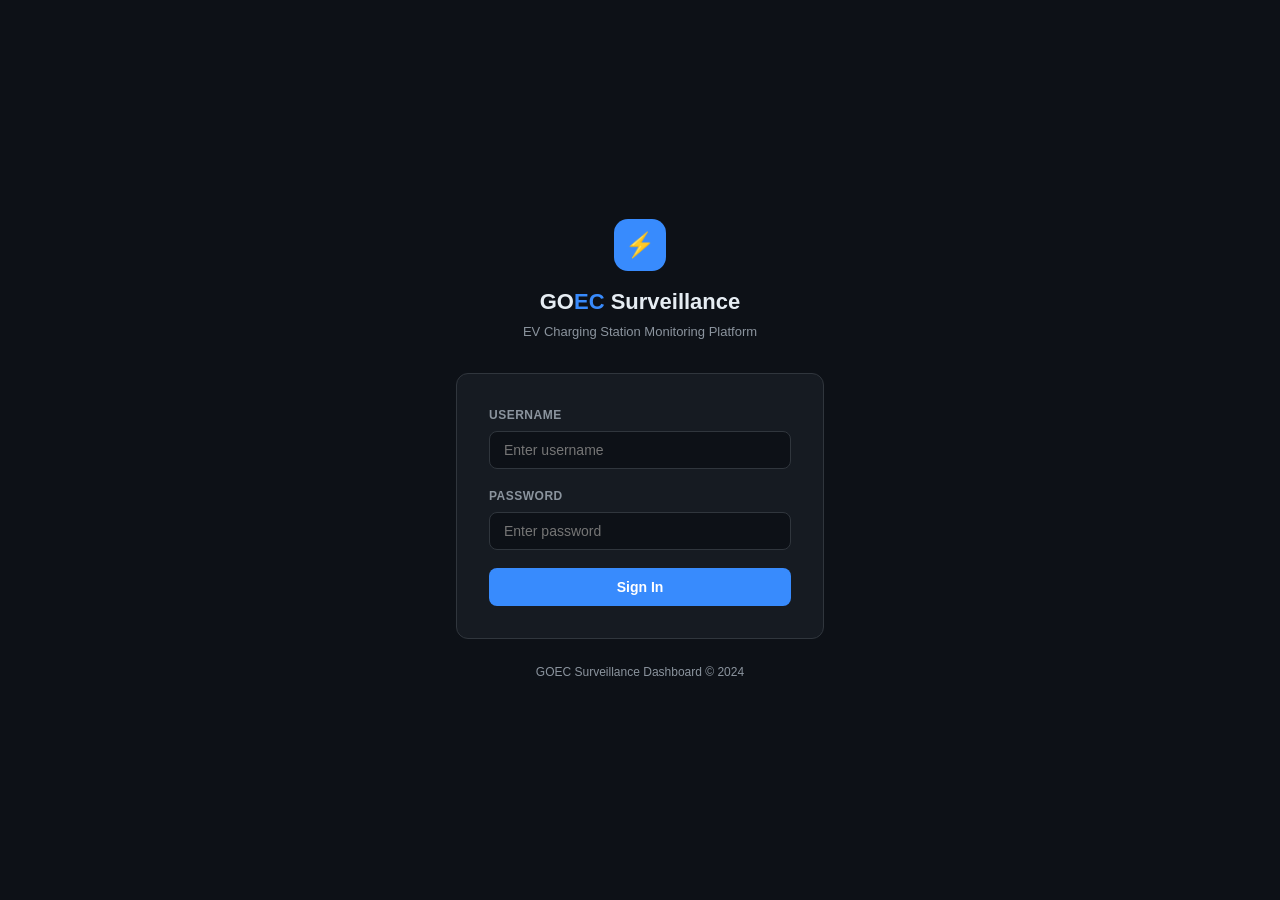
==== services/orchestration/dashboard/home.html @ 723a0473 "Add multi-page GOEC surveillance dashboard Production-grade static dashboard served via Nginx: - log" ====
<!DOCTYPE html>
<html lang="en">
<head>
  <meta charset="UTF-8"/>
  <meta name="viewport" content="width=device-width, initial-scale=1.0"/>
  <title>GOEC — Home</title>
  <link rel="stylesheet" href="shared.css"/>
  <style>
    /* Usecase summary grid */
    .uc-summary-grid {
      display: grid;
      grid-template-columns: repeat(auto-fill, minmax(260px, 1fr));
      gap: var(--gap);
      margin-bottom: 32px;
    }

    .uc-summary-card {
      background: var(--surface);
      border: 1px solid var(--border);
      border-radius: var(--radius-lg);
      padding: 24px;
      cursor: pointer;
      text-decoration: none;
      color: var(--text);
      display: flex;
      flex-direction: column;
      gap: 14px;
      transition: border-color 0.2s, box-shadow 0.2s, transform 0.15s;
      position: relative;
      overflow: hidden;
    }
    .uc-summary-card::before {
      content: '';
      position: absolute;
      top: 0; left: 0; right: 0;
      height: 3px;
      background: var(--card-accent, var(--info));
      opacity: 0;
      transition: opacity 0.2s;
    }
    .uc-summary-card:hover {
      border-color: var(--card-accent, var(--info));
      box-shadow: 0 4px 20px rgba(0,0,0,0.3);
      transform: translateY(-2px);
    }
    .uc-summary-card:hover::before { opacity: 1; }

    .uc-card-top {
      display: flex; align-items: flex-start; justify-content: space-between;
    }
    .uc-icon {
      width: 46px; height: 46px;
      background: var(--surface2);
      border-radius: 10px;
      display: flex; align-items: center; justify-content: center;
      font-size: 22px;
      border: 1px solid var(--border);
    }
    .uc-summary-card h3 { font-size: 15px; font-weight: 600; }
    .uc-alert-count {
      font-size: 32px;
      font-weight: 700;
      color: var(--card-accent, var(--info));
    }
    .uc-alert-label { font-size: 12px; color: var(--muted); }
    .uc-go {
      font-size: 12px;
      color: var(--muted);
      display: flex; align-items: center; gap: 4px;
      margin-top: auto;
    }

    /* Pipeline KPI strip */
    .kpi-strip { display: flex; gap: var(--gap); flex-wrap: wrap; margin-bottom: 28px; }

    /* Service status */
    #status-row { display: flex; gap: 8px; flex-wrap: wrap; margin-bottom: 28px; }
  </style>
</head>
<body>

<div id="toast-container"></div>
<div id="sidebar-slot"></div>

<div class="main-area" id="main-area">
  <div class="topbar">
    <div class="topbar-left">
      <h2 class="topbar-title">Home</h2>
    </div>
    <div class="topbar-right">
      <span class="topbar-refresh">Updated: <span id="last-refresh">—</span></span>
    </div>
  </div>

  <div class="page-content">

    <!-- Service status -->
    <div id="status-row">
      <div class="status-chip"><div class="dot" id="dot-orch"></div><span id="lbl-orch">Orchestration</span></div>
      <div class="status-chip"><div class="dot" id="dot-usecase"></div><span id="lbl-usecase">Usecase Service</span></div>
      <div class="status-chip"><div class="dot" id="dot-alert"></div><span id="lbl-alert">Alert Service</span></div>
      <div class="status-chip"><div class="dot" id="dot-cam"></div><span id="lbl-cam">Camera Detection</span></div>
      <div class="status-chip"><div class="dot" id="dot-worker"></div><span id="lbl-worker">Celery Workers</span></div>
    </div>

    <!-- Pipeline KPIs -->
    <div class="kpi-strip">
      <div class="kpi-chip">
        <div class="kpi-label">Pipeline</div>
        <div class="kpi-val" id="kpi-running">—</div>
        <div class="kpi-sub">camera_01</div>
      </div>
      <div class="kpi-chip">
        <div class="kpi-label">Iterations</div>
        <div class="kpi-val" id="kpi-iters">—</div>
        <div class="kpi-sub">total processed</div>
      </div>
      <div class="kpi-chip">
        <div class="kpi-label">Avg Latency</div>
        <div class="kpi-val" id="kpi-latency">—</div>
        <div class="kpi-sub">ms per cycle</div>
      </div>
      <div class="kpi-chip">
        <div class="kpi-label">Errors</div>
        <div class="kpi-val" id="kpi-errors">—</div>
        <div class="kpi-sub">pipeline errors</div>
      </div>
      <div class="kpi-chip">
        <div class="kpi-label">Total Alerts</div>
        <div class="kpi-val" id="kpi-total-alerts">—</div>
        <div class="kpi-sub">all usecases</div>
      </div>
    </div>

    <!-- Usecase Cards -->
    <p class="section-title">Usecase Monitoring</p>
    <div class="uc-summary-grid" id="uc-grid">
      <!-- Injected by JS -->
    </div>

    <!-- Analytics teaser -->
    <p class="section-title">Analytics</p>
    <div style="display:flex;gap:var(--gap);flex-wrap:wrap">
      <a href="analytics.html" class="uc-summary-card" style="--card-accent:#388bfd; max-width:320px">
        <div class="uc-card-top">
          <div class="uc-icon">📊</div>
          <span class="badge coming-soon">Coming Soon</span>
        </div>
        <div>
          <h3>Analytics Dashboard</h3>
          <p style="font-size:12px;color:var(--muted);margin-top:4px">
            Charging Pattern Analysis &amp; Loss Analysis
          </p>
        </div>
        <div class="uc-go">View Analytics →</div>
      </a>
    </div>

  </div>
</div>

<script src="app.js"></script>
<script>
  if (!Auth.requireAuth()) throw new Error('unauthenticated');

  injectSidebarHTML('home');
  initSidebar();

  const alertCounts = {};

  function buildGrid() {
    const grid = document.getElementById('uc-grid');
    grid.innerHTML = USECASES.map(uc => `
      <a href="${uc.page}" class="uc-summary-card" style="--card-accent:${uc.color}" id="uc-card-${uc.id}">
        <div class="uc-card-top">
          <div class="uc-icon">${uc.icon}</div>
          <span class="badge loading" id="badge-${uc.id}">Loading…</span>
        </div>
        <h3>${uc.label}</h3>
        <div>
          <div class="uc-alert-count" style="color:${uc.color}" id="count-${uc.id}">
            <div class="spinner sm"></div>
          </div>
          <div class="uc-alert-label">alerts recorded</div>
        </div>
        <div class="uc-go">View details →</div>
      </a>
    `).join('');
  }

  async function refresh() {
    const [pipeline, usecaseQ, ...alertResults] = await Promise.all([
      fetchJSON(`${CONFIG.orchestrationUrl}/pipeline/status/${CONFIG.cameraId}`),
      fetchJSON(`${CONFIG.usecaseUrl}/usecase/queue-status`),
      ...USECASES.map(uc =>
        fetchJSON(`${CONFIG.alertUrl}/alert/list?camera_id=${CONFIG.cameraId}&usecase_name=${uc.id}&limit=100`, { alerts: [] })
      ),
    ]);

    // Service dots
    if (pipeline === null) {
      setDot('dot-orch', 'red', 'Orchestration: Down');
    } else {
      setDot('dot-orch', pipeline.running ? 'green' : 'yellow',
        `Orchestration: ${pipeline.running ? 'Running' : 'Idle'}`);
    }
    if (usecaseQ === null) {
      setDot('dot-usecase', 'red', 'Usecase Service: Down');
      setDot('dot-worker',  'red', 'Workers: Unknown');
    } else {
      setDot('dot-usecase', 'green', 'Usecase Service: Up');
      setDot('dot-worker', (usecaseQ.active_workers ?? 0) > 0 ? 'green' : 'yellow',
        `Workers: ${usecaseQ.active_workers ?? 0} active`);
    }
    const alertUp = alertResults.some(r => r !== null);
    setDot('dot-alert', alertUp ? 'green' : 'red', alertUp ? 'Alert Service: Up' : 'Alert Service: Down');
    fetchJSON(`${CONFIG.cameraDetectionUrl}/detection/health`).then(h => {
      setDot('dot-cam', h ? 'green' : 'red', h ? 'Camera Detection: Up' : 'Camera Detection: Down');
    });

    // Pipeline KPIs
    if (pipeline) {
      document.getElementById('kpi-running').textContent  = pipeline.running ? '▶ Running' : '⏸ Idle';
      document.getElementById('kpi-iters').textContent    = pipeline.iterations ?? '—';
      document.getElementById('kpi-latency').textContent  = pipeline.avg_latency_ms != null ? `${pipeline.avg_latency_ms.toFixed(0)} ms` : '—';
      document.getElementById('kpi-errors').textContent   = pipeline.errors ?? '—';
    }

    // Usecase cards
    let totalAlerts = 0;
    USECASES.forEach((uc, i) => {
      const data   = alertResults[i];
      const alerts = (data && data.alerts) ? data.alerts : [];
      const count  = alerts.length;
      totalAlerts += count;

      document.getElementById(`count-${uc.id}`).textContent = count;
      const badge = document.getElementById(`badge-${uc.id}`);
      badge.textContent = count > 0 ? 'Active' : 'No Alerts';
      badge.className   = `badge ${count > 0 ? 'active' : 'inactive'}`;
    });

    document.getElementById('kpi-total-alerts').textContent = totalAlerts;
    setLastRefresh();
  }

  buildGrid();
  refresh();
  setInterval(refresh, CONFIG.refreshIntervalMs);
</script>
</body>
</html>
---- services/orchestration/dashboard/shared.css ----
/* ═══════════════════════════════════════════════════════════
   GOEC Surveillance Dashboard — Shared Stylesheet
   ═══════════════════════════════════════════════════════════ */

*, *::before, *::after { box-sizing: border-box; margin: 0; padding: 0; }

:root {
  --bg:          #0d1117;
  --surface:     #161b22;
  --surface2:    #1c2230;
  --border:      #30363d;
  --accent:      #238636;
  --accent-soft: #1f3d2b;
  --danger:      #da3633;
  --danger-soft: #2d1f1f;
  --warn:        #d29922;
  --warn-soft:   #2d2208;
  --info:        #388bfd;
  --info-soft:   #1f2d3d;
  --text:        #e6edf3;
  --muted:       #8b949e;
  --radius:      8px;
  --radius-lg:   12px;
  --gap:         16px;
  --sidebar-w:   230px;
  --sidebar-collapsed: 58px;
  --topbar-h:    56px;
  --transition:  0.2s ease;
}

html, body {
  background: var(--bg);
  color: var(--text);
  font-family: -apple-system, BlinkMacSystemFont, "Segoe UI", Roboto, "Helvetica Neue", sans-serif;
  font-size: 14px;
  line-height: 1.5;
  min-height: 100vh;
}

/* ── Scrollbar ── */
::-webkit-scrollbar { width: 5px; height: 5px; }
::-webkit-scrollbar-track { background: transparent; }
::-webkit-scrollbar-thumb { background: var(--border); border-radius: 3px; }

/* ══════════════════════════════════════════
   APP SHELL
══════════════════════════════════════════ */
.app-shell {
  display: flex;
  min-height: 100vh;
}

/* ── Sidebar ── */
.sidebar {
  width: var(--sidebar-w);
  min-height: 100vh;
  background: var(--surface);
  border-right: 1px solid var(--border);
  display: flex;
  flex-direction: column;
  position: fixed;
  top: 0; left: 0; bottom: 0;
  z-index: 50;
  transition: width var(--transition);
  overflow: hidden;
}
.sidebar.collapsed { width: var(--sidebar-collapsed); }

.sidebar-brand {
  display: flex;
  align-items: center;
  gap: 10px;
  padding: 0 16px;
  height: var(--topbar-h);
  border-bottom: 1px solid var(--border);
  flex-shrink: 0;
  overflow: hidden;
  white-space: nowrap;
}
.sidebar-brand .brand-icon {
  width: 28px; height: 28px;
  background: var(--info);
  border-radius: 6px;
  display: flex; align-items: center; justify-content: center;
  font-size: 14px;
  flex-shrink: 0;
}
.sidebar-brand .brand-text {
  font-size: 15px;
  font-weight: 700;
  letter-spacing: 0.5px;
  color: var(--text);
}
.sidebar-brand .brand-text span { color: var(--info); }

.sidebar-toggle {
  width: 28px; height: 28px;
  background: none;
  border: 1px solid var(--border);
  border-radius: 6px;
  color: var(--muted);
  cursor: pointer;
  display: flex; align-items: center; justify-content: center;
  margin-left: auto;
  flex-shrink: 0;
  font-size: 13px;
  transition: color var(--transition), background var(--transition);
}
.sidebar-toggle:hover { color: var(--text); background: var(--surface2); }

.sidebar-nav {
  flex: 1;
  padding: 8px 0;
  overflow-y: auto;
  overflow-x: hidden;
}

.nav-section-label {
  font-size: 10px;
  font-weight: 600;
  text-transform: uppercase;
  letter-spacing: 1px;
  color: var(--muted);
  padding: 12px 18px 4px;
  white-space: nowrap;
  overflow: hidden;
  transition: opacity var(--transition);
}
.sidebar.collapsed .nav-section-label { opacity: 0; }

.nav-item {
  display: flex;
  align-items: center;
  gap: 10px;
  padding: 9px 16px;
  color: var(--muted);
  text-decoration: none;
  font-size: 13px;
  font-weight: 500;
  border-radius: 6px;
  margin: 1px 8px;
  white-space: nowrap;
  overflow: hidden;
  transition: color var(--transition), background var(--transition);
  cursor: pointer;
  border: none;
  background: none;
  width: calc(100% - 16px);
  text-align: left;
}
.nav-item:hover { color: var(--text); background: rgba(255,255,255,0.05); }
.nav-item.active { color: var(--info); background: var(--info-soft); }
.nav-item.active .nav-icon { color: var(--info); }
.nav-item.danger:hover { color: var(--danger); background: var(--danger-soft); }

.nav-icon { font-size: 16px; flex-shrink: 0; width: 20px; text-align: center; }
.nav-label { transition: opacity var(--transition); }
.sidebar.collapsed .nav-label { opacity: 0; pointer-events: none; }

.sidebar-bottom {
  padding: 8px 0 12px;
  border-top: 1px solid var(--border);
}

/* ── Main area ── */
.main-area {
  margin-left: var(--sidebar-w);
  flex: 1;
  display: flex;
  flex-direction: column;
  min-height: 100vh;
  transition: margin-left var(--transition);
}
.main-area.sidebar-collapsed { margin-left: var(--sidebar-collapsed); }

/* ── Topbar ── */
.topbar {
  height: var(--topbar-h);
  background: var(--surface);
  border-bottom: 1px solid var(--border);
  display: flex;
  align-items: center;
  justify-content: space-between;
  padding: 0 24px;
  position: sticky;
  top: 0;
  z-index: 40;
}
.topbar-left { display: flex; align-items: center; gap: 12px; }
.topbar-title { font-size: 16px; font-weight: 600; }
.topbar-right { display: flex; align-items: center; gap: 12px; }
.topbar-refresh { font-size: 12px; color: var(--muted); }

/* ── Page content ── */
.page-content {
  padding: 24px;
  flex: 1;
}

/* ══════════════════════════════════════════
   BADGES
══════════════════════════════════════════ */
.badge {
  display: inline-flex; align-items: center; gap: 5px;
  font-size: 11px; font-weight: 600;
  padding: 3px 10px;
  border-radius: 20px;
  text-transform: uppercase;
  letter-spacing: 0.3px;
  white-space: nowrap;
}
.badge::before { content: ''; width: 6px; height: 6px; border-radius: 50%; flex-shrink: 0; }
.badge.active   { background: var(--accent-soft); color: #56d364; border: 1px solid var(--accent); }
.badge.active::before { background: #56d364; box-shadow: 0 0 5px #56d364; }
.badge.inactive { background: var(--danger-soft); color: #f85149; border: 1px solid var(--danger); }
.badge.inactive::before { background: #f85149; }
.badge.loading  { background: var(--info-soft);   color: #79c0ff; border: 1px solid var(--info); }
.badge.loading::before { background: #79c0ff; animation: pulse 1.2s infinite; }
.badge.error    { background: var(--danger-soft); color: #f85149; border: 1px solid var(--danger); }
.badge.coming-soon { background: var(--info-soft); color: #79c0ff; border: 1px solid var(--info); }
.badge.coming-soon::before { display: none; }

/* ══════════════════════════════════════════
   CARDS
══════════════════════════════════════════ */
.card {
  background: var(--surface);
  border: 1px solid var(--border);
  border-radius: var(--radius);
  overflow: hidden;
}
.card-header {
  display: flex; align-items: center; justify-content: space-between;
  padding: 14px 18px;
  border-bottom: 1px solid var(--border);
}
.card-header h3 { font-size: 14px; font-weight: 600; display: flex; align-items: center; gap: 8px; }
.card-body { padding: 18px; }
.card-footer {
  padding: 10px 18px;
  border-top: 1px solid var(--border);
  font-size: 12px;
  color: var(--muted);
  display: flex; align-items: center; justify-content: space-between;
}

/* ══════════════════════════════════════════
   SECTION TITLE
══════════════════════════════════════════ */
.section-title {
  font-size: 12px;
  font-weight: 600;
  text-transform: uppercase;
  letter-spacing: 1px;
  color: var(--muted);
  margin-bottom: 14px;
  padding-bottom: 8px;
  border-bottom: 1px solid var(--border);
}

/* ══════════════════════════════════════════
   STATUS DOTS
══════════════════════════════════════════ */
.dot {
  width: 8px; height: 8px;
  border-radius: 50%;
  background: var(--muted);
  flex-shrink: 0;
  display: inline-block;
}
.dot.green  { background: var(--accent); box-shadow: 0 0 6px var(--accent); }
.dot.red    { background: var(--danger); box-shadow: 0 0 6px var(--danger); }
.dot.yellow { background: var(--warn);   box-shadow: 0 0 6px var(--warn); }

.status-chip {
  display: inline-flex; align-items: center; gap: 7px;
  background: var(--surface);
  border: 1px solid var(--border);
  border-radius: 20px;
  padding: 5px 12px;
  font-size: 12px;
}

/* ══════════════════════════════════════════
   ALERT FEED
══════════════════════════════════════════ */
.alerts-list {
  overflow-y: auto;
}
.alert-item {
  padding: 10px 16px;
  border-bottom: 1px solid var(--border);
  display: flex;
  align-items: flex-start;
  gap: 10px;
  cursor: pointer;
  transition: background var(--transition);
}
.alert-item:hover { background: rgba(255,255,255,0.03); }
.alert-item:last-child { border-bottom: none; }
.alert-item.new-alert { animation: flash-in 0.5s ease; }
.alert-icon { font-size: 14px; flex-shrink: 0; margin-top: 1px; }
.alert-body { flex: 1; min-width: 0; }
.alert-type {
  font-weight: 600; font-size: 13px; color: var(--warn);
  white-space: nowrap; overflow: hidden; text-overflow: ellipsis;
}
.alert-meta { font-size: 11px; color: var(--muted); margin-top: 2px; }
.alert-ts   { font-size: 11px; color: var(--muted); flex-shrink: 0; margin-top: 2px; }
.no-alerts  { padding: 32px 16px; text-align: center; color: var(--muted); font-size: 13px; }
.no-alerts .no-alerts-icon { font-size: 28px; margin-bottom: 8px; }
.error-state { padding: 32px 16px; text-align: center; color: var(--danger); font-size: 13px; }

/* ══════════════════════════════════════════
   SPINNER
══════════════════════════════════════════ */
.spinner-wrap {
  display: flex;
  align-items: center;
  justify-content: center;
  padding: 32px;
}
.spinner {
  width: 24px; height: 24px;
  border: 2px solid var(--border);
  border-top-color: var(--info);
  border-radius: 50%;
  animation: spin 0.7s linear infinite;
}
.spinner.sm { width: 16px; height: 16px; }

/* ══════════════════════════════════════════
   TOAST
══════════════════════════════════════════ */
#toast-container {
  position: fixed;
  bottom: 24px; right: 24px;
  z-index: 999;
  display: flex;
  flex-direction: column;
  gap: 8px;
  pointer-events: none;
}
.toast {
  background: var(--surface2);
  border: 1px solid var(--border);
  border-radius: var(--radius);
  padding: 12px 16px;
  font-size: 13px;
  display: flex;
  align-items: flex-start;
  gap: 10px;
  min-width: 280px;
  max-width: 360px;
  pointer-events: all;
  animation: slide-in 0.25s ease;
  box-shadow: 0 4px 20px rgba(0,0,0,0.4);
}
.toast.warn  { border-left: 3px solid var(--warn); }
.toast.danger{ border-left: 3px solid var(--danger); }
.toast.info  { border-left: 3px solid var(--info); }
.toast.success { border-left: 3px solid var(--accent); }
.toast-icon  { font-size: 16px; flex-shrink: 0; }
.toast-body  { flex: 1; }
.toast-title { font-weight: 600; margin-bottom: 2px; }
.toast-msg   { color: var(--muted); font-size: 12px; }
.toast-close {
  background: none; border: none; color: var(--muted);
  cursor: pointer; font-size: 16px; line-height: 1; flex-shrink: 0;
}
.toast-close:hover { color: var(--text); }
.toast.fade-out { animation: fade-out 0.3s ease forwards; }

/* ══════════════════════════════════════════
   MODAL
══════════════════════════════════════════ */
.modal-overlay {
  display: none;
  position: fixed; inset: 0;
  background: rgba(0,0,0,0.7);
  z-index: 200;
  align-items: center;
  justify-content: center;
  padding: 16px;
}
.modal-overlay.open { display: flex; }
.modal {
  background: var(--surface);
  border: 1px solid var(--border);
  border-radius: var(--radius-lg);
  width: 600px;
  max-width: 100%;
  max-height: 90vh;
  overflow-y: auto;
  animation: modal-in 0.2s ease;
}
.modal-header {
  display: flex; justify-content: space-between; align-items: center;
  padding: 16px 20px;
  border-bottom: 1px solid var(--border);
  position: sticky; top: 0; background: var(--surface); z-index: 1;
}
.modal-header h3 { font-size: 15px; font-weight: 600; }
.modal-close {
  background: none; border: none; color: var(--muted);
  cursor: pointer; font-size: 22px; line-height: 1; padding: 0 4px;
}
.modal-close:hover { color: var(--text); }
.modal-body { padding: 20px; }
.modal-snapshot { width: 100%; border-radius: 8px; margin-bottom: 18px; display: none; }
.modal-field { margin-bottom: 14px; }
.modal-field label {
  display: block; font-size: 11px; font-weight: 600;
  color: var(--muted); text-transform: uppercase; margin-bottom: 5px; letter-spacing: 0.5px;
}
.modal-field .val { font-size: 13px; }
pre.extras {
  background: var(--bg); border: 1px solid var(--border);
  border-radius: 6px; padding: 12px; font-size: 11px;
  overflow-x: auto; white-space: pre-wrap; word-break: break-all;
  color: #79c0ff; font-family: "SFMono-Regular", Consolas, monospace;
}

/* ══════════════════════════════════════════
   FILTER BAR
══════════════════════════════════════════ */
.filter-bar {
  display: flex; align-items: center; gap: 8px; flex-wrap: wrap;
  padding: 10px 0 14px;
}
.filter-bar label { font-size: 12px; color: var(--muted); }
.filter-select, .filter-input {
  background: var(--surface2); border: 1px solid var(--border);
  color: var(--text); border-radius: 6px;
  padding: 6px 10px; font-size: 12px; outline: none;
  transition: border-color var(--transition);
}
.filter-select:focus, .filter-input:focus { border-color: var(--info); }
.filter-btn {
  background: var(--info-soft); border: 1px solid var(--info);
  color: var(--info); border-radius: 6px;
  padding: 6px 14px; font-size: 12px; font-weight: 600;
  cursor: pointer; transition: background var(--transition);
}
.filter-btn:hover { background: rgba(56,139,253,0.2); }

/* ══════════════════════════════════════════
   SNAPSHOT VIEWER
══════════════════════════════════════════ */
.live-frame-box {
  background: #000;
  border-radius: var(--radius);
  overflow: hidden;
  position: relative;
  aspect-ratio: 16/9;
  display: flex; align-items: center; justify-content: center;
}
.live-frame-box img {
  width: 100%; height: 100%; object-fit: contain; display: block;
}
.live-frame-box .frame-empty {
  color: var(--muted); font-size: 13px; text-align: center; padding: 16px;
}
.live-frame-box .frame-empty .frame-icon { font-size: 36px; margin-bottom: 8px; }
.frame-label {
  position: absolute; bottom: 8px; left: 0; right: 0;
  text-align: center; font-size: 11px; color: rgba(255,255,255,0.5);
}

/* ══════════════════════════════════════════
   KPI CHIPS
══════════════════════════════════════════ */
.kpi-strip {
  display: flex; gap: var(--gap); flex-wrap: wrap; margin-bottom: 24px;
}
.kpi-chip {
  background: var(--surface); border: 1px solid var(--border);
  border-radius: var(--radius); padding: 14px 20px; min-width: 150px; flex: 1;
}
.kpi-chip .kpi-label { font-size: 11px; color: var(--muted); margin-bottom: 6px; font-weight: 500; }
.kpi-chip .kpi-val { font-size: 22px; font-weight: 700; }
.kpi-chip .kpi-sub { font-size: 11px; color: var(--muted); margin-top: 2px; }

/* ══════════════════════════════════════════
   PAGE HEADER
══════════════════════════════════════════ */
.page-header {
  display: flex; align-items: center; justify-content: space-between;
  margin-bottom: 24px; flex-wrap: wrap; gap: 12px;
}
.page-header-left { display: flex; align-items: center; gap: 14px; }
.page-icon { font-size: 28px; }
.page-header h2 { font-size: 20px; font-weight: 700; }
.page-header .page-sub { font-size: 13px; color: var(--muted); margin-top: 2px; }

/* ══════════════════════════════════════════
   GRID LAYOUTS
══════════════════════════════════════════ */
.grid-2 { display: grid; grid-template-columns: 1fr 1fr; gap: var(--gap); }
.grid-3 { display: grid; grid-template-columns: repeat(3, 1fr); gap: var(--gap); }
.grid-auto { display: grid; grid-template-columns: repeat(auto-fill, minmax(280px, 1fr)); gap: var(--gap); }

/* ══════════════════════════════════════════
   ANIMATIONS
══════════════════════════════════════════ */
@keyframes spin      { to { transform: rotate(360deg); } }
@keyframes pulse     { 0%,100%{ opacity:1; } 50%{ opacity:0.4; } }
@keyframes flash-in  { from { background: rgba(210,153,34,0.15); } to { background: transparent; } }
@keyframes slide-in  { from { transform: translateX(40px); opacity: 0; } to { transform: none; opacity: 1; } }
@keyframes fade-out  { to { opacity: 0; transform: translateX(20px); } }
@keyframes modal-in  { from { opacity: 0; transform: scale(0.96); } to { opacity: 1; transform: none; } }

/* ══════════════════════════════════════════
   RESPONSIVE
══════════════════════════════════════════ */
@media (max-width: 900px) {
  .grid-2, .grid-3 { grid-template-columns: 1fr; }
  .sidebar { width: var(--sidebar-collapsed); }
  .sidebar .nav-label, .sidebar .nav-section-label, .sidebar .brand-text { opacity: 0; pointer-events: none; }
  .main-area { margin-left: var(--sidebar-collapsed); }
}
@media (max-width: 600px) {
  .page-content { padding: 14px; }
  .kpi-strip { gap: 8px; }
  .kpi-chip { min-width: 120px; padding: 12px; }
}
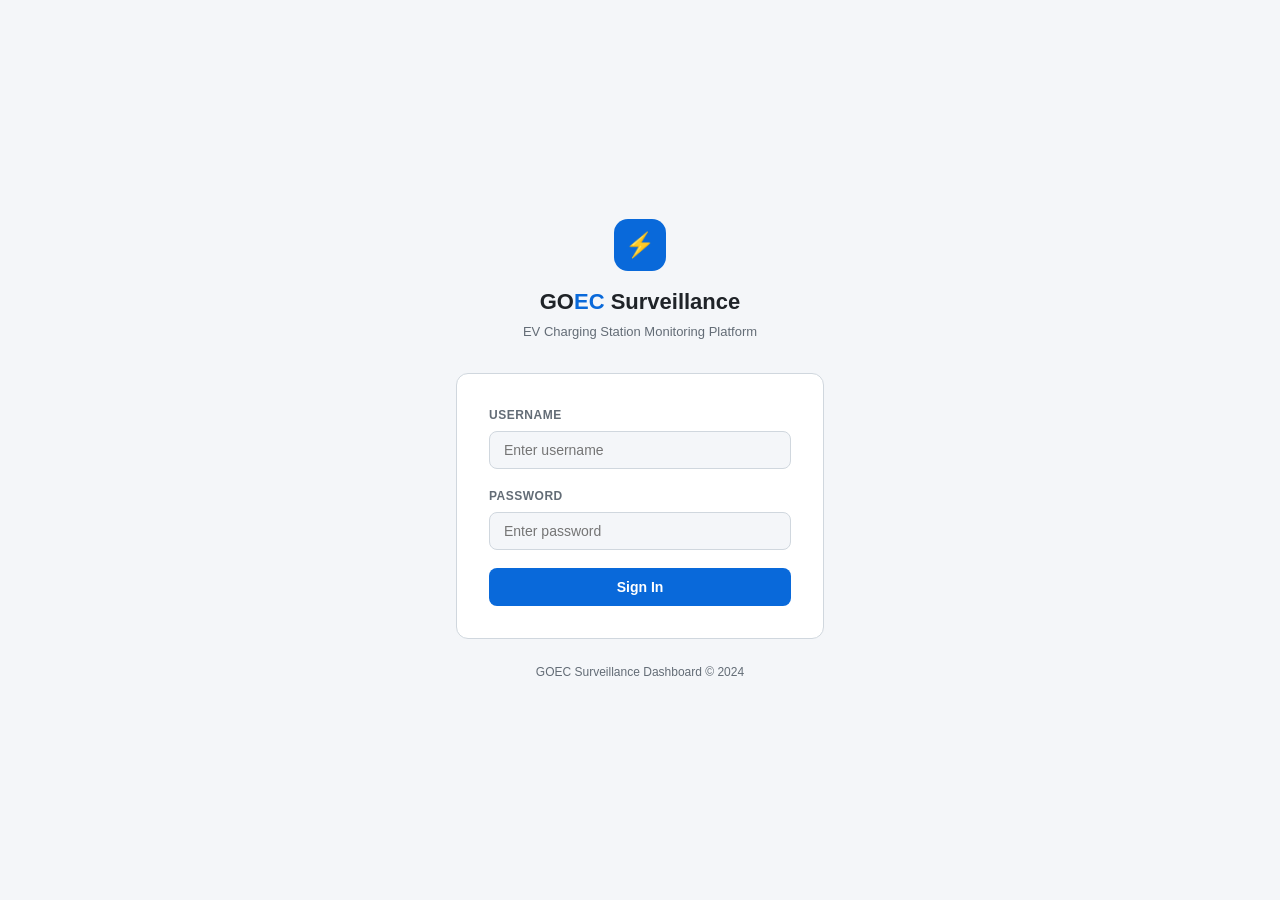
==== commit f63254e7: "feat: rewrite dashboard home page and apply light theme - Rewrote home.html: shows Parking Violation" ====
--- a/services/orchestration/dashboard/home.html
+++ b/services/orchestration/dashboard/home.html
@@ -3,248 +3,317 @@
 <head>
   <meta charset="UTF-8"/>
   <meta name="viewport" content="width=device-width, initial-scale=1.0"/>
-  <title>GOEC — Home</title>
+  <title>GOEC — Dashboard</title>
   <link rel="stylesheet" href="shared.css"/>
   <style>
-    /* Usecase summary grid */
-    .uc-summary-grid {
-      display: grid;
-      grid-template-columns: repeat(auto-fill, minmax(260px, 1fr));
-      gap: var(--gap);
-      margin-bottom: 32px;
-    }
-
-    .uc-summary-card {
-      background: var(--surface);
-      border: 1px solid var(--border);
-      border-radius: var(--radius-lg);
-      padding: 24px;
-      cursor: pointer;
-      text-decoration: none;
-      color: var(--text);
+    .section-header {
+      display: flex;
+      align-items: center;
+      justify-content: space-between;
+      margin-bottom: 14px;
+    }
+    .section-title {
+      font-size: 15px;
+      font-weight: 600;
+      display: flex;
+      align-items: center;
+      gap: 8px;
+    }
+    .alert-list {
       display: flex;
       flex-direction: column;
-      gap: 14px;
-      transition: border-color 0.2s, box-shadow 0.2s, transform 0.15s;
-      position: relative;
-      overflow: hidden;
-    }
-    .uc-summary-card::before {
-      content: '';
-      position: absolute;
-      top: 0; left: 0; right: 0;
-      height: 3px;
-      background: var(--card-accent, var(--info));
-      opacity: 0;
-      transition: opacity 0.2s;
-    }
-    .uc-summary-card:hover {
-      border-color: var(--card-accent, var(--info));
-      box-shadow: 0 4px 20px rgba(0,0,0,0.3);
-      transform: translateY(-2px);
-    }
-    .uc-summary-card:hover::before { opacity: 1; }
-
-    .uc-card-top {
-      display: flex; align-items: flex-start; justify-content: space-between;
-    }
-    .uc-icon {
-      width: 46px; height: 46px;
+      gap: 8px;
+      max-height: 280px;
+      overflow-y: auto;
+    }
+    .alert-row {
+      display: flex;
+      align-items: flex-start;
+      gap: 12px;
+      padding: 10px 12px;
       background: var(--surface2);
+      border-radius: 6px;
+      font-size: 13px;
+    }
+    .alert-row:hover { background: rgba(0,0,0,0.05); }
+    .alert-time {
+      color: var(--muted);
+      white-space: nowrap;
+      min-width: 72px;
+      font-size: 12px;
+      padding-top: 1px;
+    }
+    .alert-msg { flex: 1; color: var(--text); }
+    .alert-type {
+      font-size: 11px;
+      padding: 2px 8px;
       border-radius: 10px;
-      display: flex; align-items: center; justify-content: center;
-      font-size: 22px;
+      white-space: nowrap;
+    }
+    .empty-state {
+      text-align: center;
+      padding: 28px 16px;
+      color: var(--muted);
+      font-size: 13px;
+    }
+
+    /* Session table */
+    .table-wrap {
+      overflow-x: auto;
+    }
+    table.session-table {
+      width: 100%;
+      border-collapse: collapse;
+      font-size: 13px;
+    }
+    table.session-table th {
+      text-align: left;
+      padding: 9px 12px;
+      background: var(--surface2);
+      border-bottom: 1px solid var(--border);
+      font-weight: 600;
+      color: var(--muted);
+      white-space: nowrap;
+    }
+    table.session-table td {
+      padding: 9px 12px;
+      border-bottom: 1px solid var(--border);
+      color: var(--text);
+      white-space: nowrap;
+    }
+    table.session-table tr:last-child td { border-bottom: none; }
+    table.session-table tr:hover td { background: rgba(0,0,0,0.03); }
+    .td-muted { color: var(--muted); }
+
+    .count-pill {
+      font-size: 12px;
+      background: var(--surface2);
       border: 1px solid var(--border);
-    }
-    .uc-summary-card h3 { font-size: 15px; font-weight: 600; }
-    .uc-alert-count {
-      font-size: 32px;
-      font-weight: 700;
-      color: var(--card-accent, var(--info));
-    }
-    .uc-alert-label { font-size: 12px; color: var(--muted); }
-    .uc-go {
-      font-size: 12px;
+      border-radius: 10px;
+      padding: 2px 9px;
       color: var(--muted);
-      display: flex; align-items: center; gap: 4px;
-      margin-top: auto;
-    }
-
-    /* Pipeline KPI strip */
-    .kpi-strip { display: flex; gap: var(--gap); flex-wrap: wrap; margin-bottom: 28px; }
-
-    /* Service status */
-    #status-row { display: flex; gap: 8px; flex-wrap: wrap; margin-bottom: 28px; }
+    }
   </style>
 </head>
 <body>
 
-<div id="toast-container"></div>
-<div id="sidebar-slot"></div>
-
-<div class="main-area" id="main-area">
-  <div class="topbar">
-    <div class="topbar-left">
-      <h2 class="topbar-title">Home</h2>
+<div class="app-shell">
+  <div id="sidebar-slot"></div>
+
+  <div class="main-area" id="main-area">
+
+    <div class="topbar">
+      <div class="topbar-left">
+        <h2 class="topbar-title">Dashboard</h2>
+      </div>
+      <div class="topbar-right">
+        <span id="monitoring-badge" class="badge loading">Checking…</span>
+        <span class="topbar-refresh" style="margin-left:14px">Updated: <span id="last-refresh">—</span></span>
+      </div>
     </div>
-    <div class="topbar-right">
-      <span class="topbar-refresh">Updated: <span id="last-refresh">—</span></span>
-    </div>
-  </div>
-
-  <div class="page-content">
-
-    <!-- Service status -->
-    <div id="status-row">
-      <div class="status-chip"><div class="dot" id="dot-orch"></div><span id="lbl-orch">Orchestration</span></div>
-      <div class="status-chip"><div class="dot" id="dot-usecase"></div><span id="lbl-usecase">Usecase Service</span></div>
-      <div class="status-chip"><div class="dot" id="dot-alert"></div><span id="lbl-alert">Alert Service</span></div>
-      <div class="status-chip"><div class="dot" id="dot-cam"></div><span id="lbl-cam">Camera Detection</span></div>
-      <div class="status-chip"><div class="dot" id="dot-worker"></div><span id="lbl-worker">Celery Workers</span></div>
-    </div>
-
-    <!-- Pipeline KPIs -->
-    <div class="kpi-strip">
-      <div class="kpi-chip">
-        <div class="kpi-label">Pipeline</div>
-        <div class="kpi-val" id="kpi-running">—</div>
-        <div class="kpi-sub">camera_01</div>
-      </div>
-      <div class="kpi-chip">
-        <div class="kpi-label">Iterations</div>
-        <div class="kpi-val" id="kpi-iters">—</div>
-        <div class="kpi-sub">total processed</div>
-      </div>
-      <div class="kpi-chip">
-        <div class="kpi-label">Avg Latency</div>
-        <div class="kpi-val" id="kpi-latency">—</div>
-        <div class="kpi-sub">ms per cycle</div>
-      </div>
-      <div class="kpi-chip">
-        <div class="kpi-label">Errors</div>
-        <div class="kpi-val" id="kpi-errors">—</div>
-        <div class="kpi-sub">pipeline errors</div>
-      </div>
-      <div class="kpi-chip">
-        <div class="kpi-label">Total Alerts</div>
-        <div class="kpi-val" id="kpi-total-alerts">—</div>
-        <div class="kpi-sub">all usecases</div>
-      </div>
-    </div>
-
-    <!-- Usecase Cards -->
-    <p class="section-title">Usecase Monitoring</p>
-    <div class="uc-summary-grid" id="uc-grid">
-      <!-- Injected by JS -->
-    </div>
-
-    <!-- Analytics teaser -->
-    <p class="section-title">Analytics</p>
-    <div style="display:flex;gap:var(--gap);flex-wrap:wrap">
-      <a href="analytics.html" class="uc-summary-card" style="--card-accent:#388bfd; max-width:320px">
-        <div class="uc-card-top">
-          <div class="uc-icon">📊</div>
-          <span class="badge coming-soon">Coming Soon</span>
+
+    <div class="page-content">
+
+      <!-- ── Row: Compliance + Safety side by side ── -->
+      <div style="display:grid;grid-template-columns:1fr 1fr;gap:20px;margin-bottom:20px">
+
+        <!-- Parking Compliance -->
+        <div class="card">
+          <div class="card-body">
+            <div class="section-header">
+              <div class="section-title">
+                <span>🚫</span> Parking Violations
+                <span class="count-pill" id="compliance-count">—</span>
+              </div>
+            </div>
+            <div class="alert-list" id="compliance-list">
+              <div class="empty-state">Loading…</div>
+            </div>
+          </div>
         </div>
-        <div>
-          <h3>Analytics Dashboard</h3>
-          <p style="font-size:12px;color:var(--muted);margin-top:4px">
-            Charging Pattern Analysis &amp; Loss Analysis
-          </p>
+
+        <!-- Safety Monitoring -->
+        <div class="card">
+          <div class="card-body">
+            <div class="section-header">
+              <div class="section-title">
+                <span>🔥</span> Safety Alerts
+                <span class="count-pill" id="safety-count">—</span>
+              </div>
+            </div>
+            <div class="alert-list" id="safety-list">
+              <div class="empty-state">Loading…</div>
+            </div>
+          </div>
         </div>
-        <div class="uc-go">View Analytics →</div>
-      </a>
-    </div>
-
+
+      </div>
+
+      <!-- ── Charging Sessions Table ── -->
+      <div class="card">
+        <div class="card-body">
+          <div class="section-header">
+            <div class="section-title">
+              <span>⚡</span> Charging Sessions
+              <span class="count-pill" id="sessions-count">—</span>
+            </div>
+          </div>
+          <div class="table-wrap">
+            <table class="session-table">
+              <thead>
+                <tr>
+                  <th>Gun #</th>
+                  <th>Car Number</th>
+                  <th>Car Model</th>
+                  <th>In Time</th>
+                  <th>Plug In Time</th>
+                  <th>Plug Out Time</th>
+                  <th>Car Out Time</th>
+                  <th>Status</th>
+                </tr>
+              </thead>
+              <tbody id="sessions-tbody">
+                <tr><td colspan="8" class="empty-state">Loading…</td></tr>
+              </tbody>
+            </table>
+          </div>
+        </div>
+      </div>
+
+    </div><!-- /page-content -->
   </div>
 </div>
 
+<div id="toast-container"></div>
+
 <script src="app.js"></script>
 <script>
-  if (!Auth.requireAuth()) throw new Error('unauthenticated');
-
+  Auth.requireAuth();
   injectSidebarHTML('home');
   initSidebar();
 
-  const alertCounts = {};
-
-  function buildGrid() {
-    const grid = document.getElementById('uc-grid');
-    grid.innerHTML = USECASES.map(uc => `
-      <a href="${uc.page}" class="uc-summary-card" style="--card-accent:${uc.color}" id="uc-card-${uc.id}">
-        <div class="uc-card-top">
-          <div class="uc-icon">${uc.icon}</div>
-          <span class="badge loading" id="badge-${uc.id}">Loading…</span>
-        </div>
-        <h3>${uc.label}</h3>
-        <div>
-          <div class="uc-alert-count" style="color:${uc.color}" id="count-${uc.id}">
-            <div class="spinner sm"></div>
-          </div>
-          <div class="uc-alert-label">alerts recorded</div>
-        </div>
-        <div class="uc-go">View details →</div>
-      </a>
+  /* ── Render helpers ── */
+  function renderComplianceList(violations) {
+    const el = document.getElementById('compliance-list');
+    document.getElementById('compliance-count').textContent = violations.length;
+    if (!violations.length) {
+      el.innerHTML = '<div class="empty-state">No violations today</div>';
+      return;
+    }
+    el.innerHTML = violations.map(v => `
+      <div class="alert-row">
+        <span class="alert-time">${fmtTs(v.timestamp)}</span>
+        <span class="alert-msg">${escHtml(v.message || v.alert_type || 'Violation')}</span>
+        <span class="alert-type" style="background:var(--warn-soft);color:var(--warn)">${escHtml(v.alert_type || '—')}</span>
+      </div>
     `).join('');
   }
 
+  function renderSafetyList(alerts) {
+    const el = document.getElementById('safety-list');
+    document.getElementById('safety-count').textContent = alerts.length;
+    if (!alerts.length) {
+      el.innerHTML = '<div class="empty-state">No safety alerts today</div>';
+      return;
+    }
+    el.innerHTML = alerts.map(a => `
+      <div class="alert-row">
+        <span class="alert-time">${fmtTs(a.timestamp)}</span>
+        <span class="alert-msg">${escHtml(a.message || a.alert_type || 'Alert')}</span>
+        <span class="alert-type" style="background:var(--danger-soft);color:var(--danger)">${escHtml(a.alert_type || '—')}</span>
+      </div>
+    `).join('');
+  }
+
+  function statusBadge(status) {
+    if (!status) return '<span class="td-muted">—</span>';
+    const map = {
+      active:     ['var(--accent-soft)',  'var(--accent)',  'Active'],
+      charging:   ['var(--info-soft)',    'var(--info)',    'Charging'],
+      completed:  ['var(--surface2)',     'var(--muted)',   'Completed'],
+    };
+    const [bg, fg, label] = map[status] || ['var(--surface2)', 'var(--muted)', status];
+    return `<span class="alert-type" style="background:${bg};color:${fg}">${escHtml(label)}</span>`;
+  }
+
+  function cell(val) {
+    return val ? escHtml(String(val)) : '<span class="td-muted">—</span>';
+  }
+
+  function renderSessionsTable(sessions) {
+    const tbody = document.getElementById('sessions-tbody');
+    document.getElementById('sessions-count').textContent = sessions.length;
+    if (!sessions.length) {
+      tbody.innerHTML = '<tr><td colspan="8" class="empty-state">No sessions found</td></tr>';
+      return;
+    }
+    tbody.innerHTML = sessions.map(s => `
+      <tr>
+        <td>${cell(s.gun_number)}</td>
+        <td>${cell(s.car_number)}</td>
+        <td>${cell(s.car_model)}</td>
+        <td>${s.in_time  ? fmtTsFull(s.in_time)       : '<span class="td-muted">—</span>'}</td>
+        <td>${s.plug_time     ? fmtTsFull(s.plug_time)     : '<span class="td-muted">—</span>'}</td>
+        <td>${s.plug_out_time ? fmtTsFull(s.plug_out_time) : '<span class="td-muted">—</span>'}</td>
+        <td>${s.out_time ? fmtTsFull(s.out_time)      : '<span class="td-muted">—</span>'}</td>
+        <td>${statusBadge(s.session_status || s.status)}</td>
+      </tr>
+    `).join('');
+  }
+
+  /* ── Main refresh ── */
   async function refresh() {
-    const [pipeline, usecaseQ, ...alertResults] = await Promise.all([
-      fetchJSON(`${CONFIG.orchestrationUrl}/pipeline/status/${CONFIG.cameraId}`),
-      fetchJSON(`${CONFIG.usecaseUrl}/usecase/queue-status`),
-      ...USECASES.map(uc =>
-        fetchJSON(`${CONFIG.alertUrl}/alert/list?camera_id=${CONFIG.cameraId}&usecase_name=${uc.id}&limit=100`, { alerts: [] })
-      ),
+    const cam = CONFIG.cameraId;
+    const base = CONFIG.orchestrationUrl;
+
+    const [pipeline, complianceData, safetyData, sessionsData] = await Promise.all([
+      fetchJSON(`${base}/pipeline/status/${cam}`),
+      fetchJSON(`${base}/dashboard/parking-compliance?camera_id=${cam}&limit=100`, null),
+      fetchJSON(`${base}/dashboard/safety-monitoring?camera_id=${cam}&limit=100`, null),
+      fetchJSON(`${base}/dashboard/sessions?camera_id=${cam}&limit=200`, null),
     ]);
 
-    // Service dots
-    if (pipeline === null) {
-      setDot('dot-orch', 'red', 'Orchestration: Down');
+    /* Monitoring badge */
+    const badge = document.getElementById('monitoring-badge');
+    if (!pipeline) {
+      badge.textContent = 'Offline';  badge.className = 'badge inactive';
+    } else if (pipeline.running) {
+      badge.textContent = 'Monitoring'; badge.className = 'badge active';
     } else {
-      setDot('dot-orch', pipeline.running ? 'green' : 'yellow',
-        `Orchestration: ${pipeline.running ? 'Running' : 'Idle'}`);
-    }
-    if (usecaseQ === null) {
-      setDot('dot-usecase', 'red', 'Usecase Service: Down');
-      setDot('dot-worker',  'red', 'Workers: Unknown');
+      badge.textContent = 'Not Running'; badge.className = 'badge inactive';
+    }
+
+    /* Parking compliance */
+    if (complianceData === null) {
+      document.getElementById('compliance-list').innerHTML = '<div class="empty-state">Unable to load</div>';
+      document.getElementById('compliance-count').textContent = '—';
     } else {
-      setDot('dot-usecase', 'green', 'Usecase Service: Up');
-      setDot('dot-worker', (usecaseQ.active_workers ?? 0) > 0 ? 'green' : 'yellow',
-        `Workers: ${usecaseQ.active_workers ?? 0} active`);
-    }
-    const alertUp = alertResults.some(r => r !== null);
-    setDot('dot-alert', alertUp ? 'green' : 'red', alertUp ? 'Alert Service: Up' : 'Alert Service: Down');
-    fetchJSON(`${CONFIG.cameraDetectionUrl}/detection/health`).then(h => {
-      setDot('dot-cam', h ? 'green' : 'red', h ? 'Camera Detection: Up' : 'Camera Detection: Down');
-    });
-
-    // Pipeline KPIs
-    if (pipeline) {
-      document.getElementById('kpi-running').textContent  = pipeline.running ? '▶ Running' : '⏸ Idle';
-      document.getElementById('kpi-iters').textContent    = pipeline.iterations ?? '—';
-      document.getElementById('kpi-latency').textContent  = pipeline.avg_latency_ms != null ? `${pipeline.avg_latency_ms.toFixed(0)} ms` : '—';
-      document.getElementById('kpi-errors').textContent   = pipeline.errors ?? '—';
-    }
-
-    // Usecase cards
-    let totalAlerts = 0;
-    USECASES.forEach((uc, i) => {
-      const data   = alertResults[i];
-      const alerts = (data && data.alerts) ? data.alerts : [];
-      const count  = alerts.length;
-      totalAlerts += count;
-
-      document.getElementById(`count-${uc.id}`).textContent = count;
-      const badge = document.getElementById(`badge-${uc.id}`);
-      badge.textContent = count > 0 ? 'Active' : 'No Alerts';
-      badge.className   = `badge ${count > 0 ? 'active' : 'inactive'}`;
-    });
-
-    document.getElementById('kpi-total-alerts').textContent = totalAlerts;
+      const violations = complianceData.violations || [];
+      renderComplianceList(violations);
+    }
+
+    /* Safety monitoring */
+    if (safetyData === null) {
+      document.getElementById('safety-list').innerHTML = '<div class="empty-state">Unable to load</div>';
+      document.getElementById('safety-count').textContent = '—';
+    } else {
+      const alerts = safetyData.safety_alerts || [];
+      renderSafetyList(alerts);
+    }
+
+    /* Charging sessions */
+    if (sessionsData === null) {
+      document.getElementById('sessions-tbody').innerHTML =
+        '<tr><td colspan="8" class="empty-state">Unable to load</td></tr>';
+      document.getElementById('sessions-count').textContent = '—';
+    } else {
+      const sessions = sessionsData.sessions || sessionsData || [];
+      renderSessionsTable(Array.isArray(sessions) ? sessions : []);
+    }
+
     setLastRefresh();
   }
 
-  buildGrid();
   refresh();
   setInterval(refresh, CONFIG.refreshIntervalMs);
 </script>
--- a/services/orchestration/dashboard/shared.css
+++ b/services/orchestration/dashboard/shared.css
@@ -5,20 +5,20 @@
 *, *::before, *::after { box-sizing: border-box; margin: 0; padding: 0; }
 
 :root {
-  --bg:          #0d1117;
-  --surface:     #161b22;
-  --surface2:    #1c2230;
-  --border:      #30363d;
-  --accent:      #238636;
-  --accent-soft: #1f3d2b;
-  --danger:      #da3633;
-  --danger-soft: #2d1f1f;
-  --warn:        #d29922;
-  --warn-soft:   #2d2208;
-  --info:        #388bfd;
-  --info-soft:   #1f2d3d;
-  --text:        #e6edf3;
-  --muted:       #8b949e;
+  --bg:          #f4f6f9;
+  --surface:     #ffffff;
+  --surface2:    #eef1f5;
+  --border:      #d0d7de;
+  --accent:      #1a7f37;
+  --accent-soft: #d4f0dc;
+  --danger:      #cf222e;
+  --danger-soft: #fce8e8;
+  --warn:        #9a6700;
+  --warn-soft:   #fff8e1;
+  --info:        #0969da;
+  --info-soft:   #dbeafe;
+  --text:        #1f2328;
+  --muted:       #636c76;
   --radius:      8px;
   --radius-lg:   12px;
   --gap:         16px;
@@ -148,7 +148,7 @@
   width: calc(100% - 16px);
   text-align: left;
 }
-.nav-item:hover { color: var(--text); background: rgba(255,255,255,0.05); }
+.nav-item:hover { color: var(--text); background: rgba(0,0,0,0.05); }
 .nav-item.active { color: var(--info); background: var(--info-soft); }
 .nav-item.active .nav-icon { color: var(--info); }
 .nav-item.danger:hover { color: var(--danger); background: var(--danger-soft); }
@@ -210,14 +210,14 @@
   white-space: nowrap;
 }
 .badge::before { content: ''; width: 6px; height: 6px; border-radius: 50%; flex-shrink: 0; }
-.badge.active   { background: var(--accent-soft); color: #56d364; border: 1px solid var(--accent); }
-.badge.active::before { background: #56d364; box-shadow: 0 0 5px #56d364; }
-.badge.inactive { background: var(--danger-soft); color: #f85149; border: 1px solid var(--danger); }
-.badge.inactive::before { background: #f85149; }
-.badge.loading  { background: var(--info-soft);   color: #79c0ff; border: 1px solid var(--info); }
-.badge.loading::before { background: #79c0ff; animation: pulse 1.2s infinite; }
-.badge.error    { background: var(--danger-soft); color: #f85149; border: 1px solid var(--danger); }
-.badge.coming-soon { background: var(--info-soft); color: #79c0ff; border: 1px solid var(--info); }
+.badge.active   { background: var(--accent-soft); color: var(--accent); border: 1px solid var(--accent); }
+.badge.active::before { background: var(--accent); box-shadow: 0 0 5px var(--accent); }
+.badge.inactive { background: var(--danger-soft); color: var(--danger); border: 1px solid var(--danger); }
+.badge.inactive::before { background: var(--danger); }
+.badge.loading  { background: var(--info-soft);   color: var(--info); border: 1px solid var(--info); }
+.badge.loading::before { background: var(--info); animation: pulse 1.2s infinite; }
+.badge.error    { background: var(--danger-soft); color: var(--danger); border: 1px solid var(--danger); }
+.badge.coming-soon { background: var(--info-soft); color: var(--info); border: 1px solid var(--info); }
 .badge.coming-soon::before { display: none; }
 
 /* ══════════════════════════════════════════
@@ -296,7 +296,7 @@
   cursor: pointer;
   transition: background var(--transition);
 }
-.alert-item:hover { background: rgba(255,255,255,0.03); }
+.alert-item:hover { background: rgba(0,0,0,0.03); }
 .alert-item:last-child { border-bottom: none; }
 .alert-item.new-alert { animation: flash-in 0.5s ease; }
 .alert-icon { font-size: 14px; flex-shrink: 0; margin-top: 1px; }
@@ -354,7 +354,7 @@
   max-width: 360px;
   pointer-events: all;
   animation: slide-in 0.25s ease;
-  box-shadow: 0 4px 20px rgba(0,0,0,0.4);
+  box-shadow: 0 4px 20px rgba(0,0,0,0.12);
 }
 .toast.warn  { border-left: 3px solid var(--warn); }
 .toast.danger{ border-left: 3px solid var(--danger); }
@@ -415,10 +415,10 @@
 }
 .modal-field .val { font-size: 13px; }
 pre.extras {
-  background: var(--bg); border: 1px solid var(--border);
+  background: var(--surface2); border: 1px solid var(--border);
   border-radius: 6px; padding: 12px; font-size: 11px;
   overflow-x: auto; white-space: pre-wrap; word-break: break-all;
-  color: #79c0ff; font-family: "SFMono-Regular", Consolas, monospace;
+  color: var(--info); font-family: "SFMono-Regular", Consolas, monospace;
 }
 
 /* ══════════════════════════════════════════
@@ -448,7 +448,7 @@
    SNAPSHOT VIEWER
 ══════════════════════════════════════════ */
 .live-frame-box {
-  background: #000;
+  background: #1a1a1a;
   border-radius: var(--radius);
   overflow: hidden;
   position: relative;
